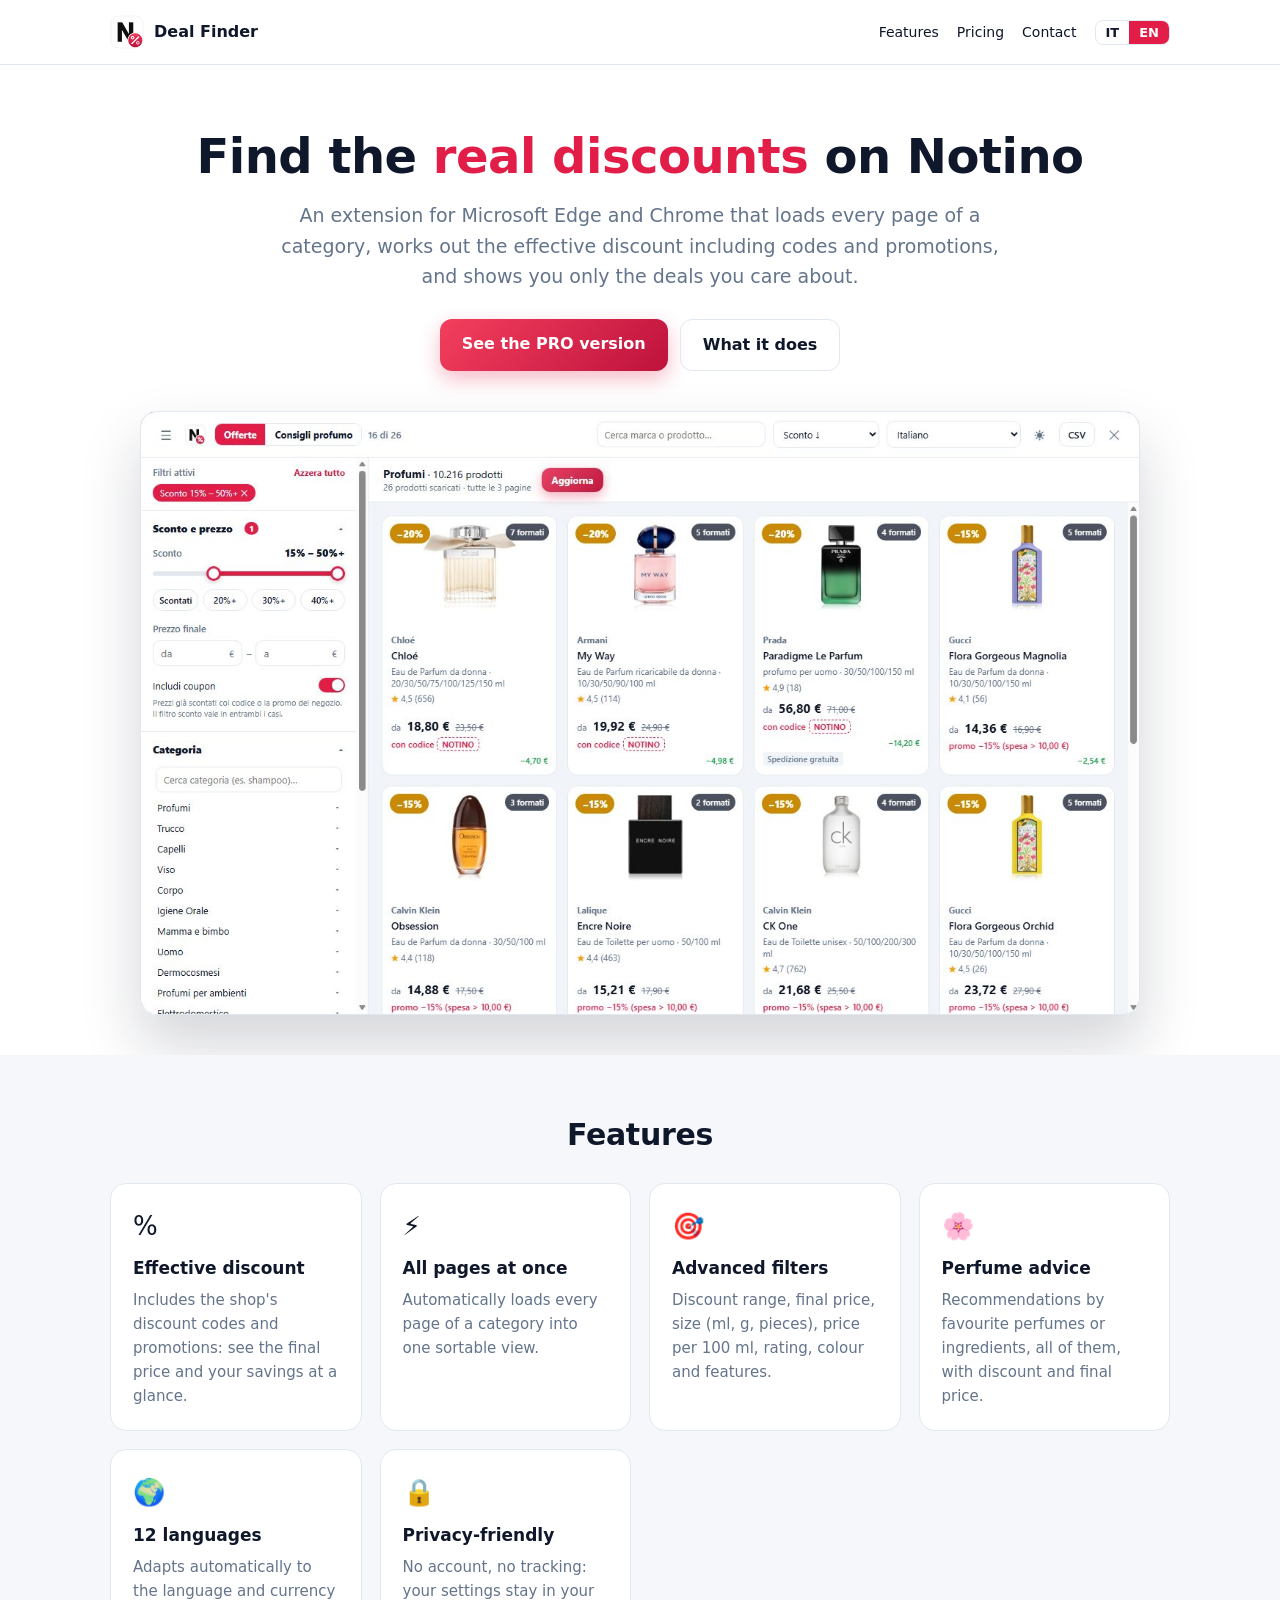
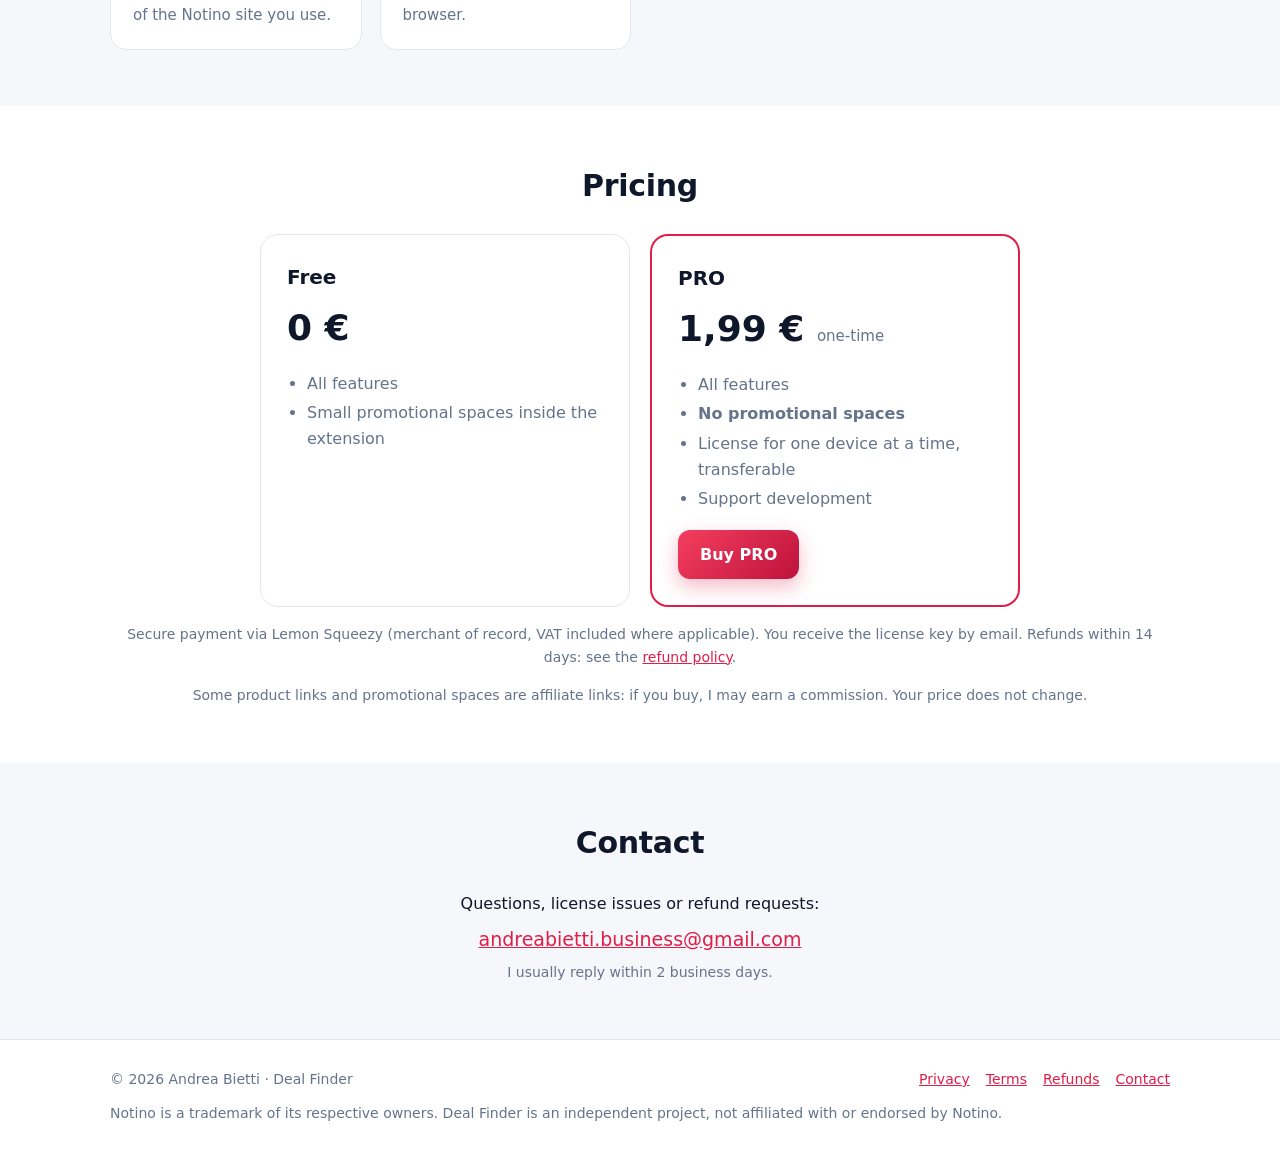
==== index.html @ af8a059f "Add files via upload" ====
<!doctype html>
<html lang="it">
<head>
<meta charset="utf-8">
<meta name="viewport" content="width=device-width, initial-scale=1">
<title data-it="Deal Finder per Notino – trova i veri sconti" data-en="Deal Finder for Notino – find the real discounts">Deal Finder per Notino</title>
<meta name="description" content="Estensione per Microsoft Edge e Chrome che trova i veri sconti su Notino: sconto effettivo con codici, prezzo finale, filtri avanzati e consigli profumo.">
<link rel="icon" href="img/logo.png">
<link rel="stylesheet" href="style.css">
<script src="lang.js"></script>
</head>
<body>
<header><div class="wrap">
  <a class="brand" href="./"><img src="img/logo.png" alt="">Deal Finder</a>
  <nav>
    <a class="hide-m" href="#funzioni"><span data-lang="it">Funzioni</span><span data-lang="en">Features</span></a>
    <a class="hide-m" href="#prezzi"><span data-lang="it">Prezzi</span><span data-lang="en">Pricing</span></a>
    <a class="hide-m" href="#contatti"><span data-lang="it">Contatti</span><span data-lang="en">Contact</span></a>
    <span class="lang"><button data-l="it">IT</button><button data-l="en">EN</button></span>
  </nav>
</div></header>

<div class="hero"><div class="wrap">
  <h1 data-lang="it">Trova i <span>veri sconti</span> su Notino</h1>
  <h1 data-lang="en">Find the <span>real discounts</span> on Notino</h1>
  <p data-lang="it">Un'estensione per Microsoft Edge e Chrome che scarica tutte le pagine di una categoria, calcola lo sconto effettivo con codici e promozioni e ti mostra solo le offerte che ti interessano.</p>
  <p data-lang="en">An extension for Microsoft Edge and Chrome that loads every page of a category, works out the effective discount including codes and promotions, and shows you only the deals you care about.</p>
  <div class="cta">
    <a class="btn main" href="#prezzi"><span data-lang="it">Scopri la versione PRO</span><span data-lang="en">See the PRO version</span></a>
    <a class="btn" href="#funzioni"><span data-lang="it">Cosa fa</span><span data-lang="en">What it does</span></a>
  </div>
  <div class="shot"><img src="img/screenshot.jpg" alt="Deal Finder" width="1360" height="820"></div>
</div></div>

<section id="funzioni" class="alt"><div class="wrap">
  <h2><span data-lang="it">Funzioni</span><span data-lang="en">Features</span></h2>
  <div class="grid">
    <div class="card"><div class="ic">%</div>
      <h3 data-lang="it">Sconto effettivo</h3><h3 data-lang="en">Effective discount</h3>
      <p data-lang="it">Tiene conto di codici sconto e promozioni del negozio: vedi subito il prezzo finale e quanto risparmi.</p>
      <p data-lang="en">Includes the shop's discount codes and promotions: see the final price and your savings at a glance.</p></div>
    <div class="card"><div class="ic">⚡</div>
      <h3 data-lang="it">Tutte le pagine insieme</h3><h3 data-lang="en">All pages at once</h3>
      <p data-lang="it">Scarica da solo tutte le pagine di una categoria e le riunisce in un'unica vista ordinabile.</p>
      <p data-lang="en">Automatically loads every page of a category into one sortable view.</p></div>
    <div class="card"><div class="ic">🎯</div>
      <h3 data-lang="it">Filtri avanzati</h3><h3 data-lang="en">Advanced filters</h3>
      <p data-lang="it">Sconto da–a, prezzo finale, formato (ml, g, pezzi), prezzo per 100 ml, valutazione, colore e caratteristiche.</p>
      <p data-lang="en">Discount range, final price, size (ml, g, pieces), price per 100 ml, rating, colour and features.</p></div>
    <div class="card"><div class="ic">🌸</div>
      <h3 data-lang="it">Consigli profumo</h3><h3 data-lang="en">Perfume advice</h3>
      <p data-lang="it">Consigli per profumi preferiti o ingredienti, tutti insieme e con sconto e prezzo finale.</p>
      <p data-lang="en">Recommendations by favourite perfumes or ingredients, all of them, with discount and final price.</p></div>
    <div class="card"><div class="ic">🌍</div>
      <h3 data-lang="it">12 lingue</h3><h3 data-lang="en">12 languages</h3>
      <p data-lang="it">Si adatta da sola alla lingua e alla valuta del sito Notino che stai usando.</p>
      <p data-lang="en">Adapts automatically to the language and currency of the Notino site you use.</p></div>
    <div class="card"><div class="ic">🔒</div>
      <h3 data-lang="it">Rispetta la privacy</h3><h3 data-lang="en">Privacy-friendly</h3>
      <p data-lang="it">Nessun account, nessun tracciamento: le impostazioni restano nel tuo browser.</p>
      <p data-lang="en">No account, no tracking: your settings stay in your browser.</p></div>
  </div>
</div></section>

<section id="prezzi"><div class="wrap">
  <h2><span data-lang="it">Prezzi</span><span data-lang="en">Pricing</span></h2>
  <div class="plans">
    <div class="plan">
      <h3><span data-lang="it">Gratuita</span><span data-lang="en">Free</span></h3>
      <div class="price">0 €</div>
      <ul data-lang="it"><li>Tutte le funzioni</li><li>Piccoli spazi promozionali nell'estensione</li></ul>
      <ul data-lang="en"><li>All features</li><li>Small promotional spaces inside the extension</li></ul>
    </div>
    <div class="plan pro">
      <h3>PRO</h3>
      <div class="price">1,99 € <small data-lang="it">una tantum</small><small data-lang="en">one-time</small></div>
      <ul data-lang="it"><li>Tutte le funzioni</li><li><b>Nessuno spazio promozionale</b></li><li>Licenza per un dispositivo alla volta, trasferibile</li><li>Sostieni lo sviluppo</li></ul>
      <ul data-lang="en"><li>All features</li><li><b>No promotional spaces</b></li><li>License for one device at a time, transferable</li><li>Support development</li></ul>
      <a class="btn main" id="buy" href="#contatti"><span data-lang="it">Acquista PRO</span><span data-lang="en">Buy PRO</span></a>
    </div>
  </div>
  <p class="note" data-lang="it">Pagamento sicuro tramite Lemon Squeezy (rivenditore autorizzato, IVA inclusa dove dovuta). Ricevi la chiave di licenza via email. Rimborso entro 14 giorni: vedi <a href="refund.html">politica di rimborso</a>.</p>
  <p class="note" data-lang="en">Secure payment via Lemon Squeezy (merchant of record, VAT included where applicable). You receive the license key by email. Refunds within 14 days: see the <a href="refund.html">refund policy</a>.</p>
  <p class="note" data-lang="it">Alcuni link ai prodotti e alcuni spazi promozionali sono link di affiliazione: se acquisti, posso ricevere una commissione. Il prezzo per te non cambia.</p>
  <p class="note" data-lang="en">Some product links and promotional spaces are affiliate links: if you buy, I may earn a commission. Your price does not change.</p>
</div></section>

<section id="contatti" class="alt"><div class="wrap" style="text-align:center">
  <h2><span data-lang="it">Contatti</span><span data-lang="en">Contact</span></h2>
  <p data-lang="it">Domande, problemi con la licenza o richieste di rimborso:</p>
  <p data-lang="en">Questions, license issues or refund requests:</p>
  <p style="font-size:19px;margin-top:8px"><a href="mailto:andreabietti.business@gmail.com">andreabietti.business@gmail.com</a></p>
  <p style="color:var(--mut);font-size:14px;margin-top:6px" data-lang="it">Rispondo di solito entro 2 giorni lavorativi.</p>
  <p style="color:var(--mut);font-size:14px;margin-top:6px" data-lang="en">I usually reply within 2 business days.</p>
</div></section>

<footer><div class="wrap">
  <span>© 2026 Andrea Bietti · Deal Finder</span>
  <nav>
    <a href="privacy.html">Privacy</a>
    <a href="terms.html"><span data-lang="it">Termini</span><span data-lang="en">Terms</span></a>
    <a href="refund.html"><span data-lang="it">Rimborsi</span><span data-lang="en">Refunds</span></a>
    <a href="mailto:andreabietti.business@gmail.com"><span data-lang="it">Contatti</span><span data-lang="en">Contact</span></a>
  </nav>
  <span style="width:100%" data-lang="it">Notino è un marchio dei rispettivi titolari. Deal Finder è un progetto indipendente, non affiliato né approvato da Notino.</span>
  <span style="width:100%" data-lang="en">Notino is a trademark of its respective owners. Deal Finder is an independent project, not affiliated with or endorsed by Notino.</span>
</div></footer>
<script>
  // quando il link di acquisto Lemon Squeezy è pronto va messo qui
  var BUY = '';
  if (BUY) document.getElementById('buy').href = BUY;
</script>
</body>
</html>
---- style.css ----
:root{--bg:#fff;--fg:#0f172a;--mut:#64748b;--line:#e2e8f0;--soft:#f6f7fb;--acc:#e11d48;--acc2:#be123c}
@media (prefers-color-scheme:dark){:root{--bg:#0b1120;--fg:#f1f5f9;--mut:#94a3b8;--line:#1e293b;--soft:#111a2e}}
*{box-sizing:border-box;margin:0}
html{scroll-behavior:smooth}
body{background:var(--bg);color:var(--fg);font:16px/1.6 system-ui,-apple-system,"Segoe UI",Roboto,sans-serif}
a{color:var(--acc)}
.wrap{max-width:1100px;margin:0 auto;padding:0 20px}
header{border-bottom:1px solid var(--line);position:sticky;top:0;background:color-mix(in srgb,var(--bg) 92%,transparent);backdrop-filter:blur(8px);z-index:5}
header .wrap{display:flex;align-items:center;gap:12px;height:64px}
header .brand{display:flex;align-items:center;gap:10px;font-weight:800;text-decoration:none;color:var(--fg)}
header .brand img{width:34px;height:34px}
header nav{margin-left:auto;display:flex;gap:18px;align-items:center;font-size:14px}
header nav a{color:var(--fg);text-decoration:none}
header nav a:hover{color:var(--acc)}
.lang{display:inline-flex;border:1px solid var(--line);border-radius:8px;overflow:hidden}
.lang button{border:none;background:none;color:var(--fg);padding:4px 10px;font:600 13px system-ui;cursor:pointer}
.lang button.on{background:var(--acc);color:#fff}
.hero{padding:64px 0 40px;text-align:center}
.hero h1{font-size:clamp(30px,5vw,48px);line-height:1.15;letter-spacing:-.5px;margin-bottom:16px}
.hero h1 span{color:var(--acc)}
.hero p{font-size:19px;color:var(--mut);max-width:720px;margin:0 auto 28px}
.cta{display:flex;gap:12px;justify-content:center;flex-wrap:wrap}
.btn{display:inline-block;padding:12px 22px;border-radius:12px;font-weight:700;text-decoration:none;border:1px solid var(--line);color:var(--fg)}
.btn.main{background:linear-gradient(135deg,#f43f5e,var(--acc2));color:#fff;border:none;box-shadow:0 8px 20px rgba(225,29,72,.3)}
.shot{margin:40px auto 0;max-width:1000px;border-radius:16px;overflow:hidden;box-shadow:0 30px 60px rgba(15,23,42,.18);border:1px solid var(--line)}
.shot img{display:block;width:100%;height:auto}
section{padding:56px 0}
section.alt{background:var(--soft)}
h2{font-size:30px;letter-spacing:-.3px;margin-bottom:24px;text-align:center}
.grid{display:grid;grid-template-columns:repeat(auto-fit,minmax(240px,1fr));gap:18px}
.card{background:var(--bg);border:1px solid var(--line);border-radius:16px;padding:22px}
.card .ic{font-size:26px;margin-bottom:8px}
.card h3{font-size:17px;margin-bottom:6px}
.card p{color:var(--mut);font-size:15px}
.plans{display:grid;grid-template-columns:repeat(auto-fit,minmax(280px,1fr));gap:20px;max-width:760px;margin:0 auto}
.plan{border:1px solid var(--line);border-radius:18px;padding:26px;background:var(--bg)}
.plan.pro{border:2px solid var(--acc)}
.plan h3{font-size:20px}
.plan .price{font-size:36px;font-weight:800;margin:6px 0 2px}
.plan .price small{font-size:15px;color:var(--mut);font-weight:500}
.plan ul{padding-left:20px;margin:14px 0 18px;color:var(--mut)}
.plan li{margin:4px 0}
.note{color:var(--mut);font-size:14px;text-align:center;margin-top:16px}
.legal{max-width:820px;margin:0 auto;padding:40px 20px 60px}
.legal h1{font-size:32px;margin-bottom:6px}
.legal .upd{color:var(--mut);font-size:14px;margin-bottom:28px}
.legal h2{font-size:20px;text-align:left;margin:28px 0 8px}
.legal p,.legal li{color:var(--fg);margin:8px 0}
.legal ul{padding-left:22px}
footer{border-top:1px solid var(--line);padding:28px 0;color:var(--mut);font-size:14px}
footer .wrap{display:flex;flex-wrap:wrap;gap:12px 24px;justify-content:space-between}
footer nav{display:flex;gap:16px;flex-wrap:wrap}
[data-lang]{display:none}
html[lang="it"] [data-lang="it"],html[lang="en"] [data-lang="en"]{display:revert}
@media (max-width:640px){header nav .hide-m{display:none}}
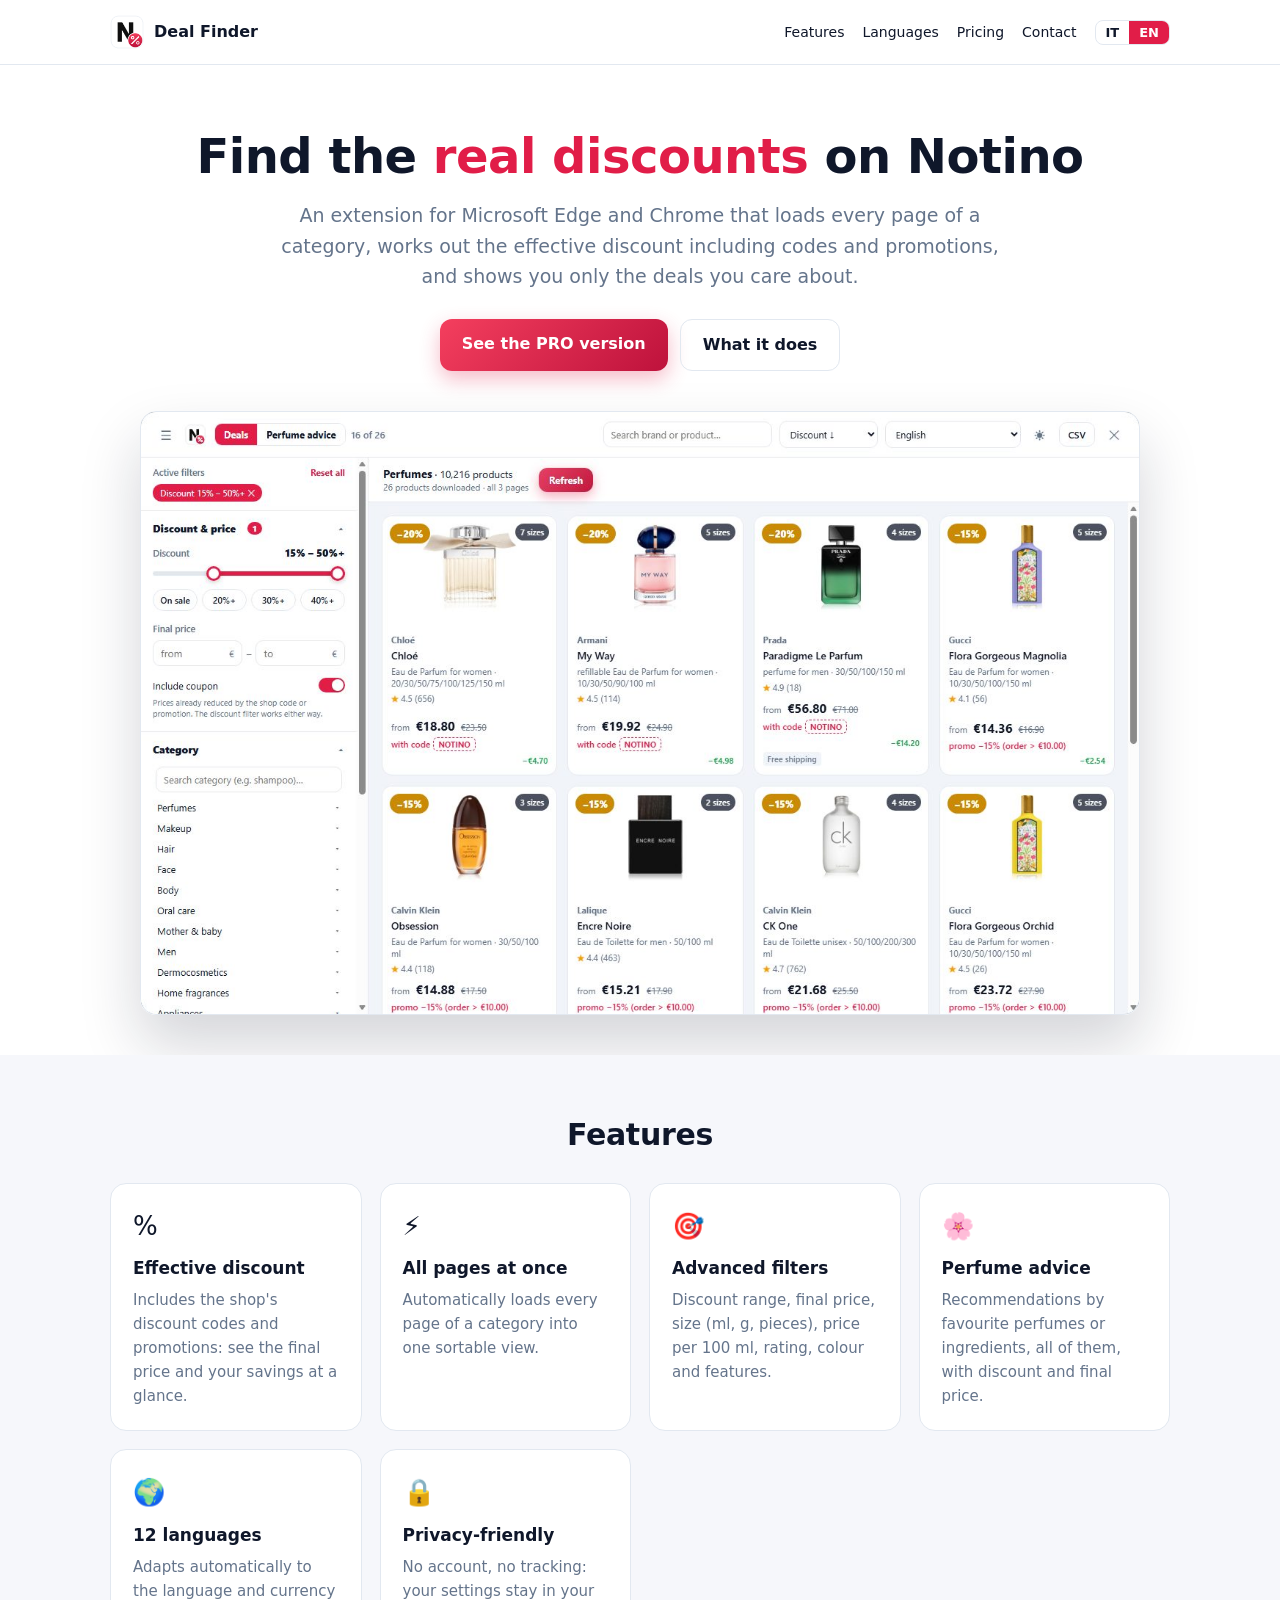
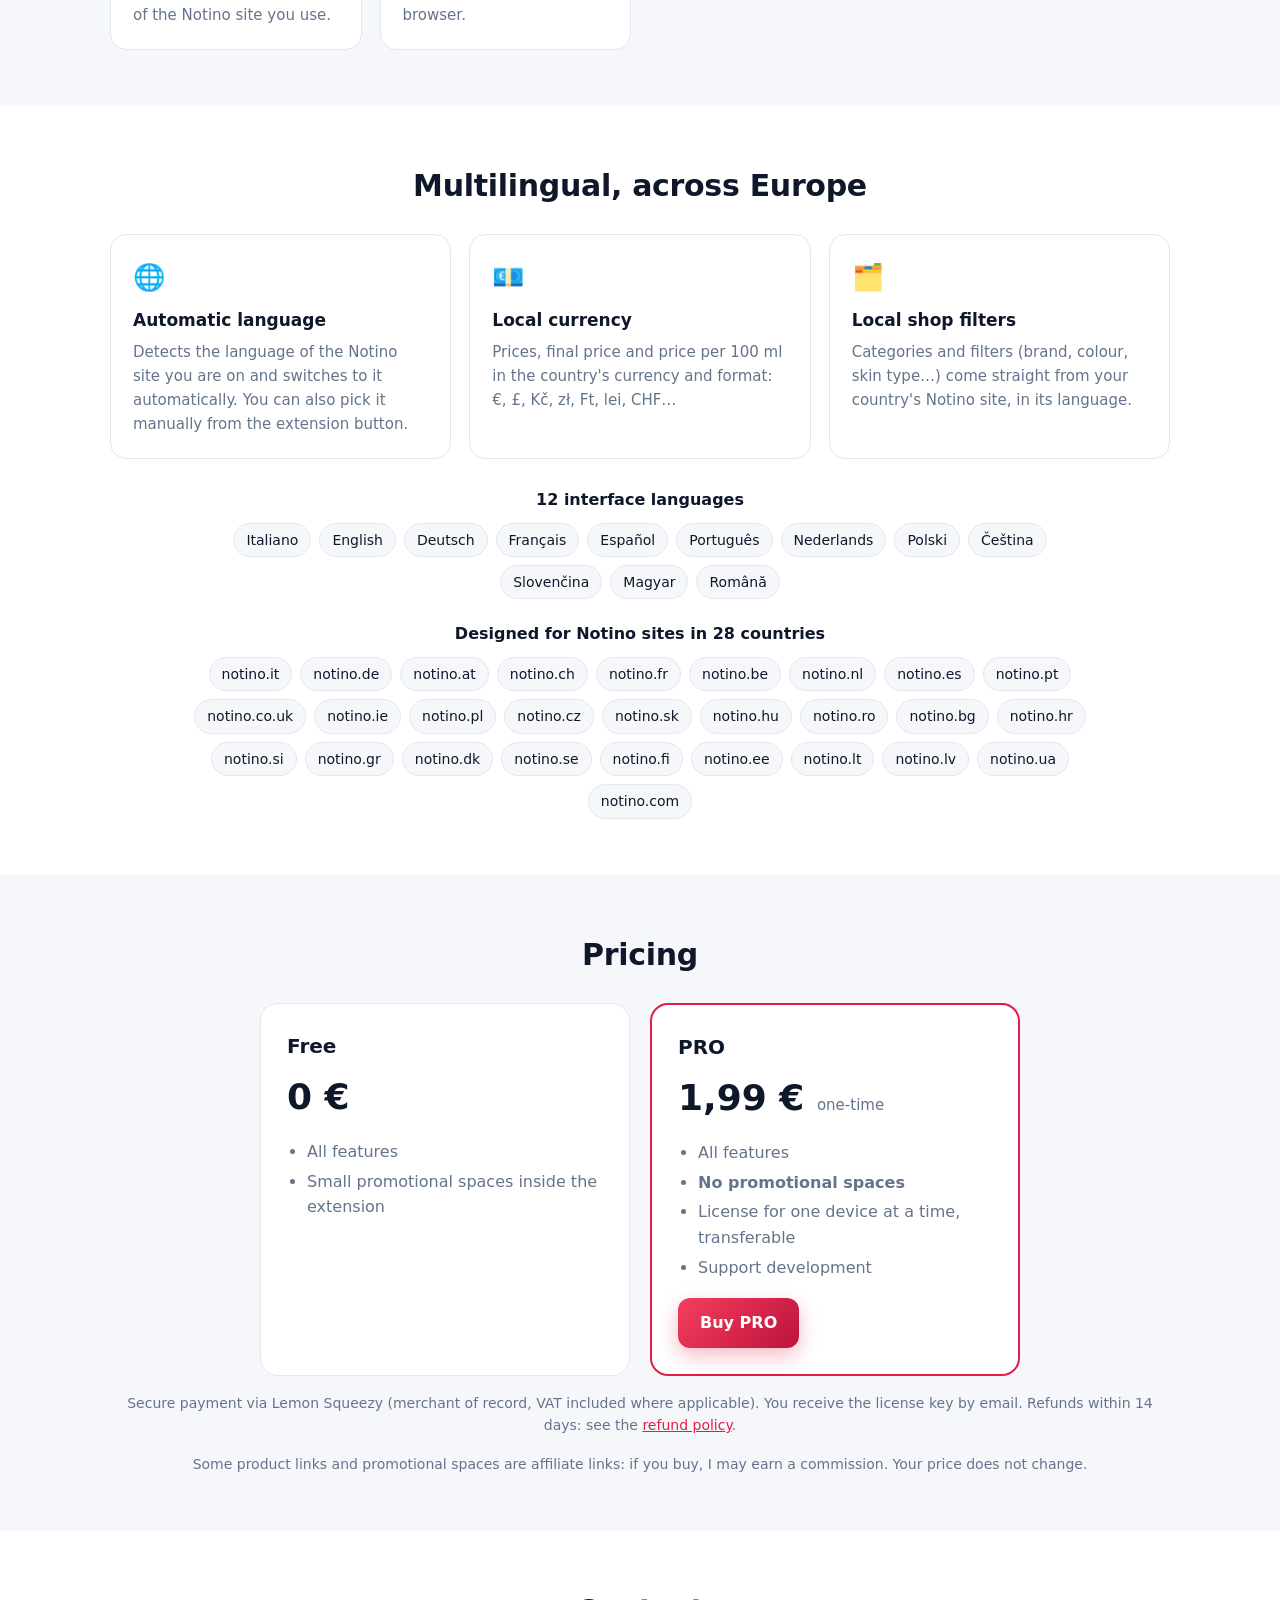
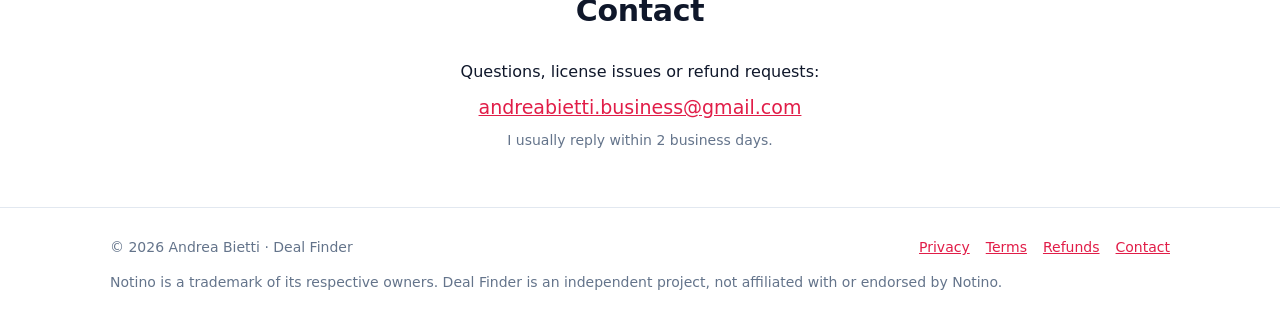
==== commit 2c651fda: "Add files via upload" ====
--- a/index.html
+++ b/index.html
@@ -14,6 +14,7 @@
   <a class="brand" href="./"><img src="img/logo.png" alt="">Deal Finder</a>
   <nav>
     <a class="hide-m" href="#funzioni"><span data-lang="it">Funzioni</span><span data-lang="en">Features</span></a>
+    <a class="hide-m" href="#lingue"><span data-lang="it">Lingue</span><span data-lang="en">Languages</span></a>
     <a class="hide-m" href="#prezzi"><span data-lang="it">Prezzi</span><span data-lang="en">Pricing</span></a>
     <a class="hide-m" href="#contatti"><span data-lang="it">Contatti</span><span data-lang="en">Contact</span></a>
     <span class="lang"><button data-l="it">IT</button><button data-l="en">EN</button></span>
@@ -29,7 +30,7 @@
     <a class="btn main" href="#prezzi"><span data-lang="it">Scopri la versione PRO</span><span data-lang="en">See the PRO version</span></a>
     <a class="btn" href="#funzioni"><span data-lang="it">Cosa fa</span><span data-lang="en">What it does</span></a>
   </div>
-  <div class="shot"><img src="img/screenshot.jpg" alt="Deal Finder" width="1360" height="820"></div>
+  <div class="shot"><img data-lang="it" src="img/screenshot-it.jpg" alt="Deal Finder in italiano" width="1360" height="820"><img data-lang="en" src="img/screenshot-en.jpg" alt="Deal Finder in English" width="1360" height="820"></div>
 </div></div>
 
 <section id="funzioni" class="alt"><div class="wrap">
@@ -62,7 +63,29 @@
   </div>
 </div></section>
 
-<section id="prezzi"><div class="wrap">
+<section id="lingue"><div class="wrap">
+  <h2><span data-lang="it">Multilingua, in tutta Europa</span><span data-lang="en">Multilingual, across Europe</span></h2>
+  <div class="grid" style="margin-bottom:28px">
+    <div class="card"><div class="ic">🌐</div>
+      <h3 data-lang="it">Lingua automatica</h3><h3 data-lang="en">Automatic language</h3>
+      <p data-lang="it">Riconosce da sola la lingua del sito Notino che stai usando e si presenta in quella lingua. Puoi anche sceglierla a mano dal pulsante dell'estensione.</p>
+      <p data-lang="en">Detects the language of the Notino site you are on and switches to it automatically. You can also pick it manually from the extension button.</p></div>
+    <div class="card"><div class="ic">💶</div>
+      <h3 data-lang="it">Valuta locale</h3><h3 data-lang="en">Local currency</h3>
+      <p data-lang="it">Prezzi, prezzo finale e prezzo per 100 ml nella valuta e nel formato del Paese: €, £, Kč, zł, Ft, lei, CHF…</p>
+      <p data-lang="en">Prices, final price and price per 100 ml in the country's currency and format: €, £, Kč, zł, Ft, lei, CHF…</p></div>
+    <div class="card"><div class="ic">🗂️</div>
+      <h3 data-lang="it">Filtri del negozio locale</h3><h3 data-lang="en">Local shop filters</h3>
+      <p data-lang="it">Categorie e filtri (marca, colore, tipo di pelle…) arrivano direttamente dal sito Notino del tuo Paese, nella sua lingua.</p>
+      <p data-lang="en">Categories and filters (brand, colour, skin type…) come straight from your country's Notino site, in its language.</p></div>
+  </div>
+  <p class="sub" data-lang="it">12 lingue dell'interfaccia</p><p class="sub" data-lang="en">12 interface languages</p>
+  <div class="pills"><span class="pill">Italiano</span><span class="pill">English</span><span class="pill">Deutsch</span><span class="pill">Français</span><span class="pill">Español</span><span class="pill">Português</span><span class="pill">Nederlands</span><span class="pill">Polski</span><span class="pill">Čeština</span><span class="pill">Slovenčina</span><span class="pill">Magyar</span><span class="pill">Română</span></div>
+  <p class="sub" data-lang="it">Progettata per i siti Notino di 28 Paesi</p><p class="sub" data-lang="en">Designed for Notino sites in 28 countries</p>
+  <div class="pills"><span class="pill">notino.it</span><span class="pill">notino.de</span><span class="pill">notino.at</span><span class="pill">notino.ch</span><span class="pill">notino.fr</span><span class="pill">notino.be</span><span class="pill">notino.nl</span><span class="pill">notino.es</span><span class="pill">notino.pt</span><span class="pill">notino.co.uk</span><span class="pill">notino.ie</span><span class="pill">notino.pl</span><span class="pill">notino.cz</span><span class="pill">notino.sk</span><span class="pill">notino.hu</span><span class="pill">notino.ro</span><span class="pill">notino.bg</span><span class="pill">notino.hr</span><span class="pill">notino.si</span><span class="pill">notino.gr</span><span class="pill">notino.dk</span><span class="pill">notino.se</span><span class="pill">notino.fi</span><span class="pill">notino.ee</span><span class="pill">notino.lt</span><span class="pill">notino.lv</span><span class="pill">notino.ua</span><span class="pill">notino.com</span></div>
+</div></section>
+
+<section id="prezzi" class="alt"><div class="wrap">
   <h2><span data-lang="it">Prezzi</span><span data-lang="en">Pricing</span></h2>
   <div class="plans">
     <div class="plan">
@@ -85,7 +108,7 @@
   <p class="note" data-lang="en">Some product links and promotional spaces are affiliate links: if you buy, I may earn a commission. Your price does not change.</p>
 </div></section>
 
-<section id="contatti" class="alt"><div class="wrap" style="text-align:center">
+<section id="contatti"><div class="wrap" style="text-align:center">
   <h2><span data-lang="it">Contatti</span><span data-lang="en">Contact</span></h2>
   <p data-lang="it">Domande, problemi con la licenza o richieste di rimborso:</p>
   <p data-lang="en">Questions, license issues or refund requests:</p>
--- a/style.css
+++ b/style.css
@@ -23,7 +23,7 @@
 .btn{display:inline-block;padding:12px 22px;border-radius:12px;font-weight:700;text-decoration:none;border:1px solid var(--line);color:var(--fg)}
 .btn.main{background:linear-gradient(135deg,#f43f5e,var(--acc2));color:#fff;border:none;box-shadow:0 8px 20px rgba(225,29,72,.3)}
 .shot{margin:40px auto 0;max-width:1000px;border-radius:16px;overflow:hidden;box-shadow:0 30px 60px rgba(15,23,42,.18);border:1px solid var(--line)}
-.shot img{display:block;width:100%;height:auto}
+.shot img{width:100%;height:auto}
 section{padding:56px 0}
 section.alt{background:var(--soft)}
 h2{font-size:30px;letter-spacing:-.3px;margin-bottom:24px;text-align:center}
@@ -53,3 +53,8 @@
 [data-lang]{display:none}
 html[lang="it"] [data-lang="it"],html[lang="en"] [data-lang="en"]{display:revert}
 @media (max-width:640px){header nav .hide-m{display:none}}
+
+.sub{text-align:center;font-weight:700;margin:22px 0 10px}
+.pills{display:flex;flex-wrap:wrap;gap:8px;justify-content:center;max-width:900px;margin:0 auto}
+.pill{border:1px solid var(--line);background:var(--soft);border-radius:999px;padding:5px 12px;font-size:14px}
+html[lang="it"] .shot img[data-lang="it"],html[lang="en"] .shot img[data-lang="en"]{display:block}
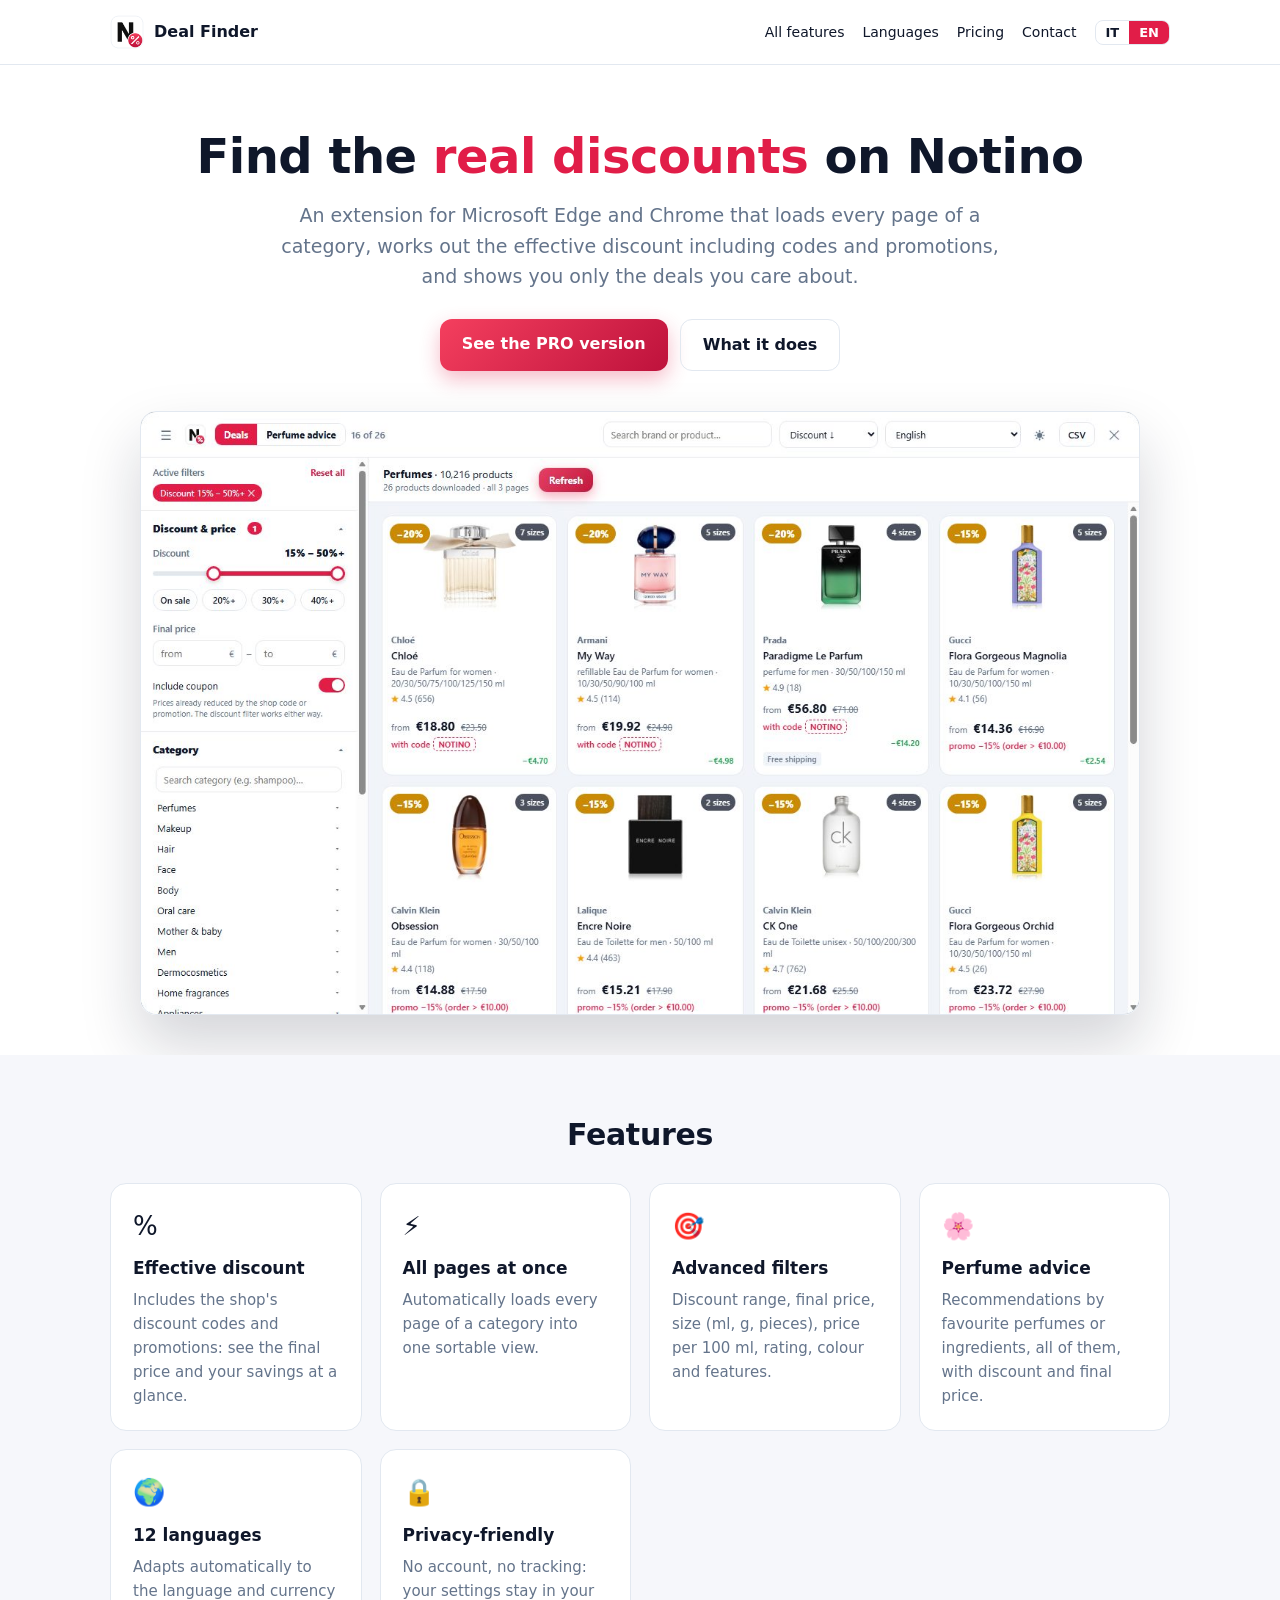
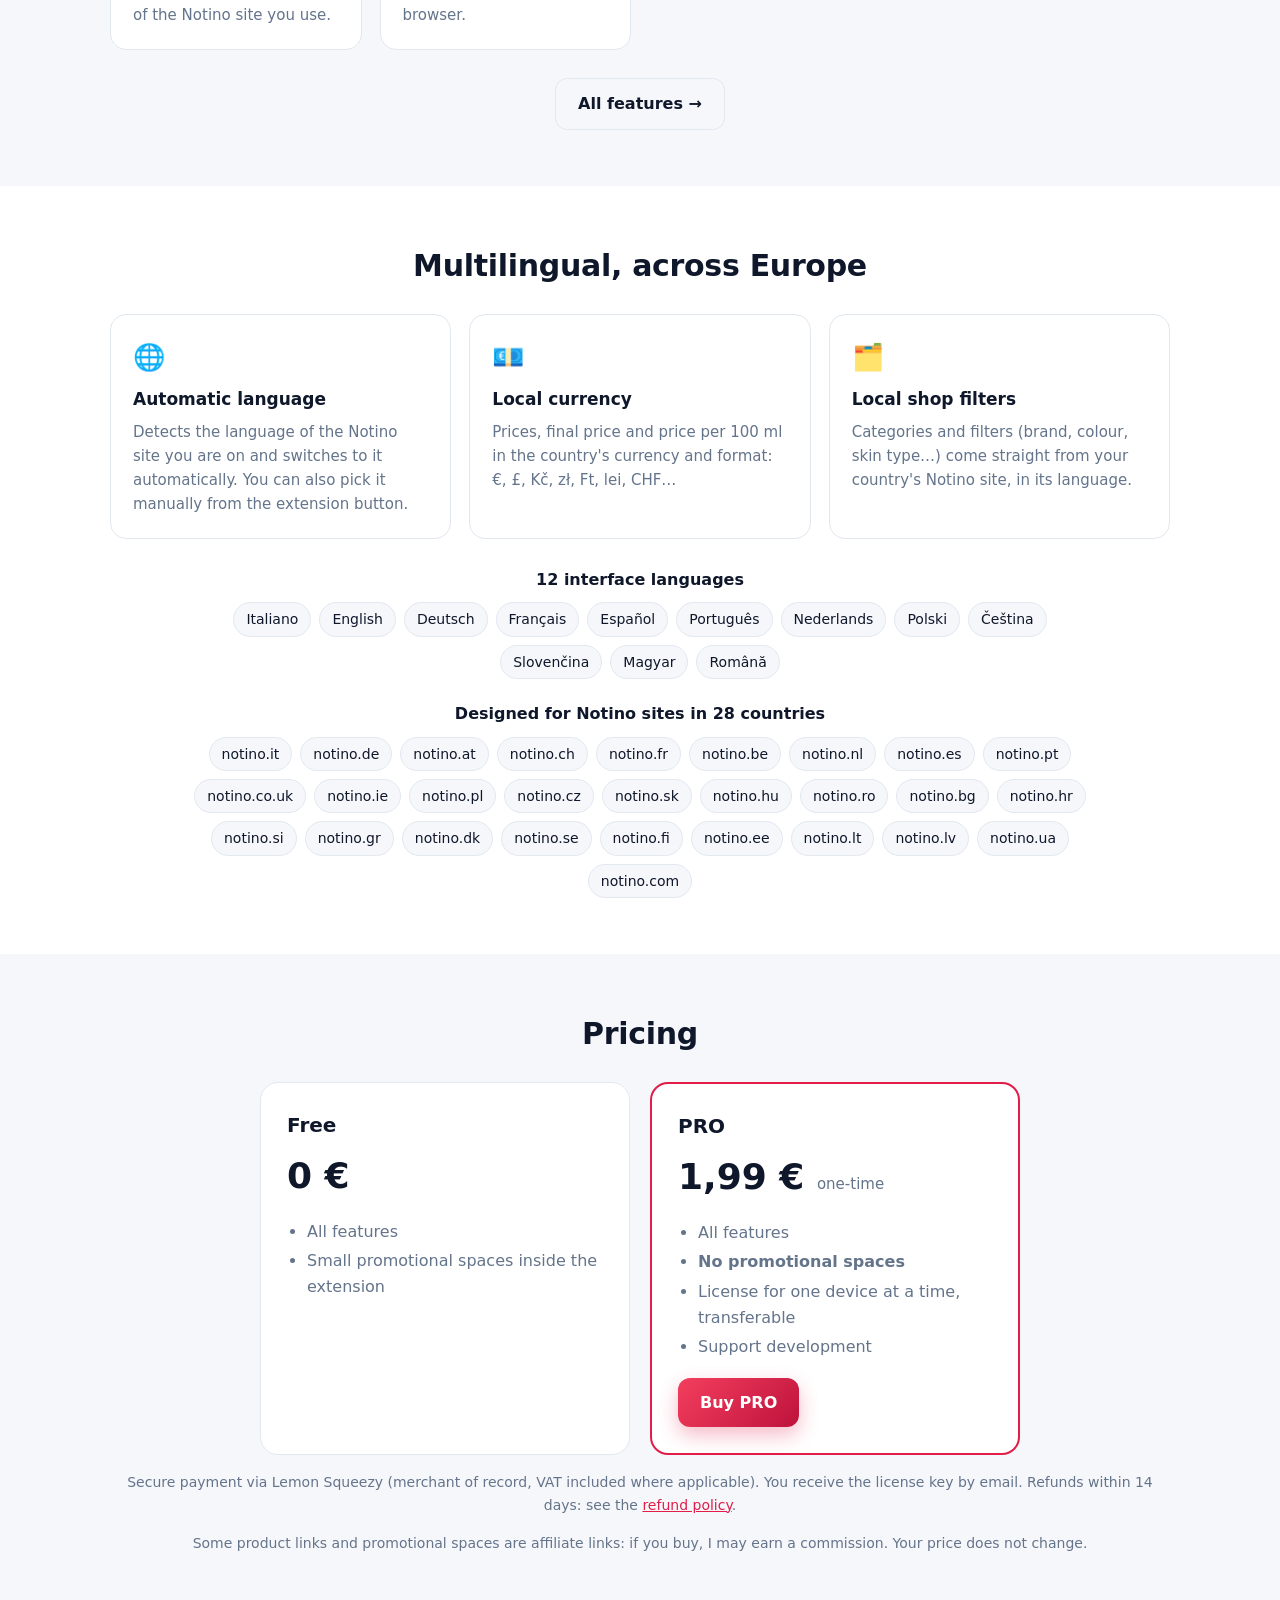
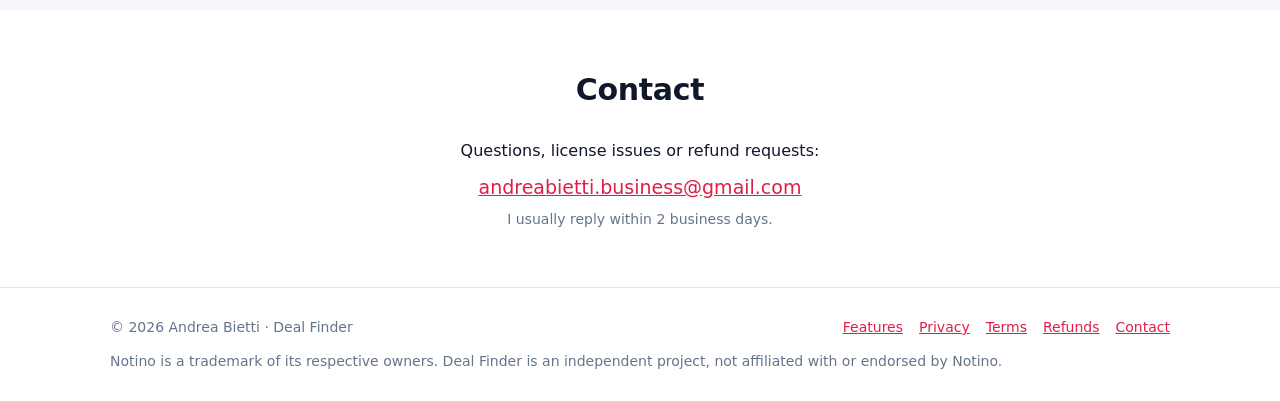
==== commit 54e1e699: "Add files via upload" ====
--- a/index.html
+++ b/index.html
@@ -13,7 +13,7 @@
 <header><div class="wrap">
   <a class="brand" href="./"><img src="img/logo.png" alt="">Deal Finder</a>
   <nav>
-    <a class="hide-m" href="#funzioni"><span data-lang="it">Funzioni</span><span data-lang="en">Features</span></a>
+    <a class="hide-m" href="features.html"><span data-lang="it">Tutte le funzioni</span><span data-lang="en">All features</span></a>
     <a class="hide-m" href="#lingue"><span data-lang="it">Lingue</span><span data-lang="en">Languages</span></a>
     <a class="hide-m" href="#prezzi"><span data-lang="it">Prezzi</span><span data-lang="en">Pricing</span></a>
     <a class="hide-m" href="#contatti"><span data-lang="it">Contatti</span><span data-lang="en">Contact</span></a>
@@ -30,7 +30,7 @@
     <a class="btn main" href="#prezzi"><span data-lang="it">Scopri la versione PRO</span><span data-lang="en">See the PRO version</span></a>
     <a class="btn" href="#funzioni"><span data-lang="it">Cosa fa</span><span data-lang="en">What it does</span></a>
   </div>
-  <div class="shot"><img data-lang="it" src="img/screenshot-it.jpg" alt="Deal Finder in italiano" width="1360" height="820"><img data-lang="en" src="img/screenshot-en.jpg" alt="Deal Finder in English" width="1360" height="820"></div>
+  <div class="shot"><img src="img/screenshot.jpg" alt="Deal Finder" width="1360" height="820"></div>
 </div></div>
 
 <section id="funzioni" class="alt"><div class="wrap">
@@ -61,6 +61,7 @@
       <p data-lang="it">Nessun account, nessun tracciamento: le impostazioni restano nel tuo browser.</p>
       <p data-lang="en">No account, no tracking: your settings stay in your browser.</p></div>
   </div>
+  <div class="cta" style="margin-top:28px"><a class="btn" href="features.html"><span data-lang="it">Tutte le funzioni →</span><span data-lang="en">All features →</span></a></div>
 </div></section>
 
 <section id="lingue"><div class="wrap">
@@ -120,6 +121,7 @@
 <footer><div class="wrap">
   <span>© 2026 Andrea Bietti · Deal Finder</span>
   <nav>
+    <a href="features.html"><span data-lang="it">Funzioni</span><span data-lang="en">Features</span></a>
     <a href="privacy.html">Privacy</a>
     <a href="terms.html"><span data-lang="it">Termini</span><span data-lang="en">Terms</span></a>
     <a href="refund.html"><span data-lang="it">Rimborsi</span><span data-lang="en">Refunds</span></a>
--- a/style.css
+++ b/style.css
@@ -23,7 +23,7 @@
 .btn{display:inline-block;padding:12px 22px;border-radius:12px;font-weight:700;text-decoration:none;border:1px solid var(--line);color:var(--fg)}
 .btn.main{background:linear-gradient(135deg,#f43f5e,var(--acc2));color:#fff;border:none;box-shadow:0 8px 20px rgba(225,29,72,.3)}
 .shot{margin:40px auto 0;max-width:1000px;border-radius:16px;overflow:hidden;box-shadow:0 30px 60px rgba(15,23,42,.18);border:1px solid var(--line)}
-.shot img{width:100%;height:auto}
+.shot img{display:block;width:100%;height:auto}
 section{padding:56px 0}
 section.alt{background:var(--soft)}
 h2{font-size:30px;letter-spacing:-.3px;margin-bottom:24px;text-align:center}
@@ -57,4 +57,3 @@
 .sub{text-align:center;font-weight:700;margin:22px 0 10px}
 .pills{display:flex;flex-wrap:wrap;gap:8px;justify-content:center;max-width:900px;margin:0 auto}
 .pill{border:1px solid var(--line);background:var(--soft);border-radius:999px;padding:5px 12px;font-size:14px}
-html[lang="it"] .shot img[data-lang="it"],html[lang="en"] .shot img[data-lang="en"]{display:block}
